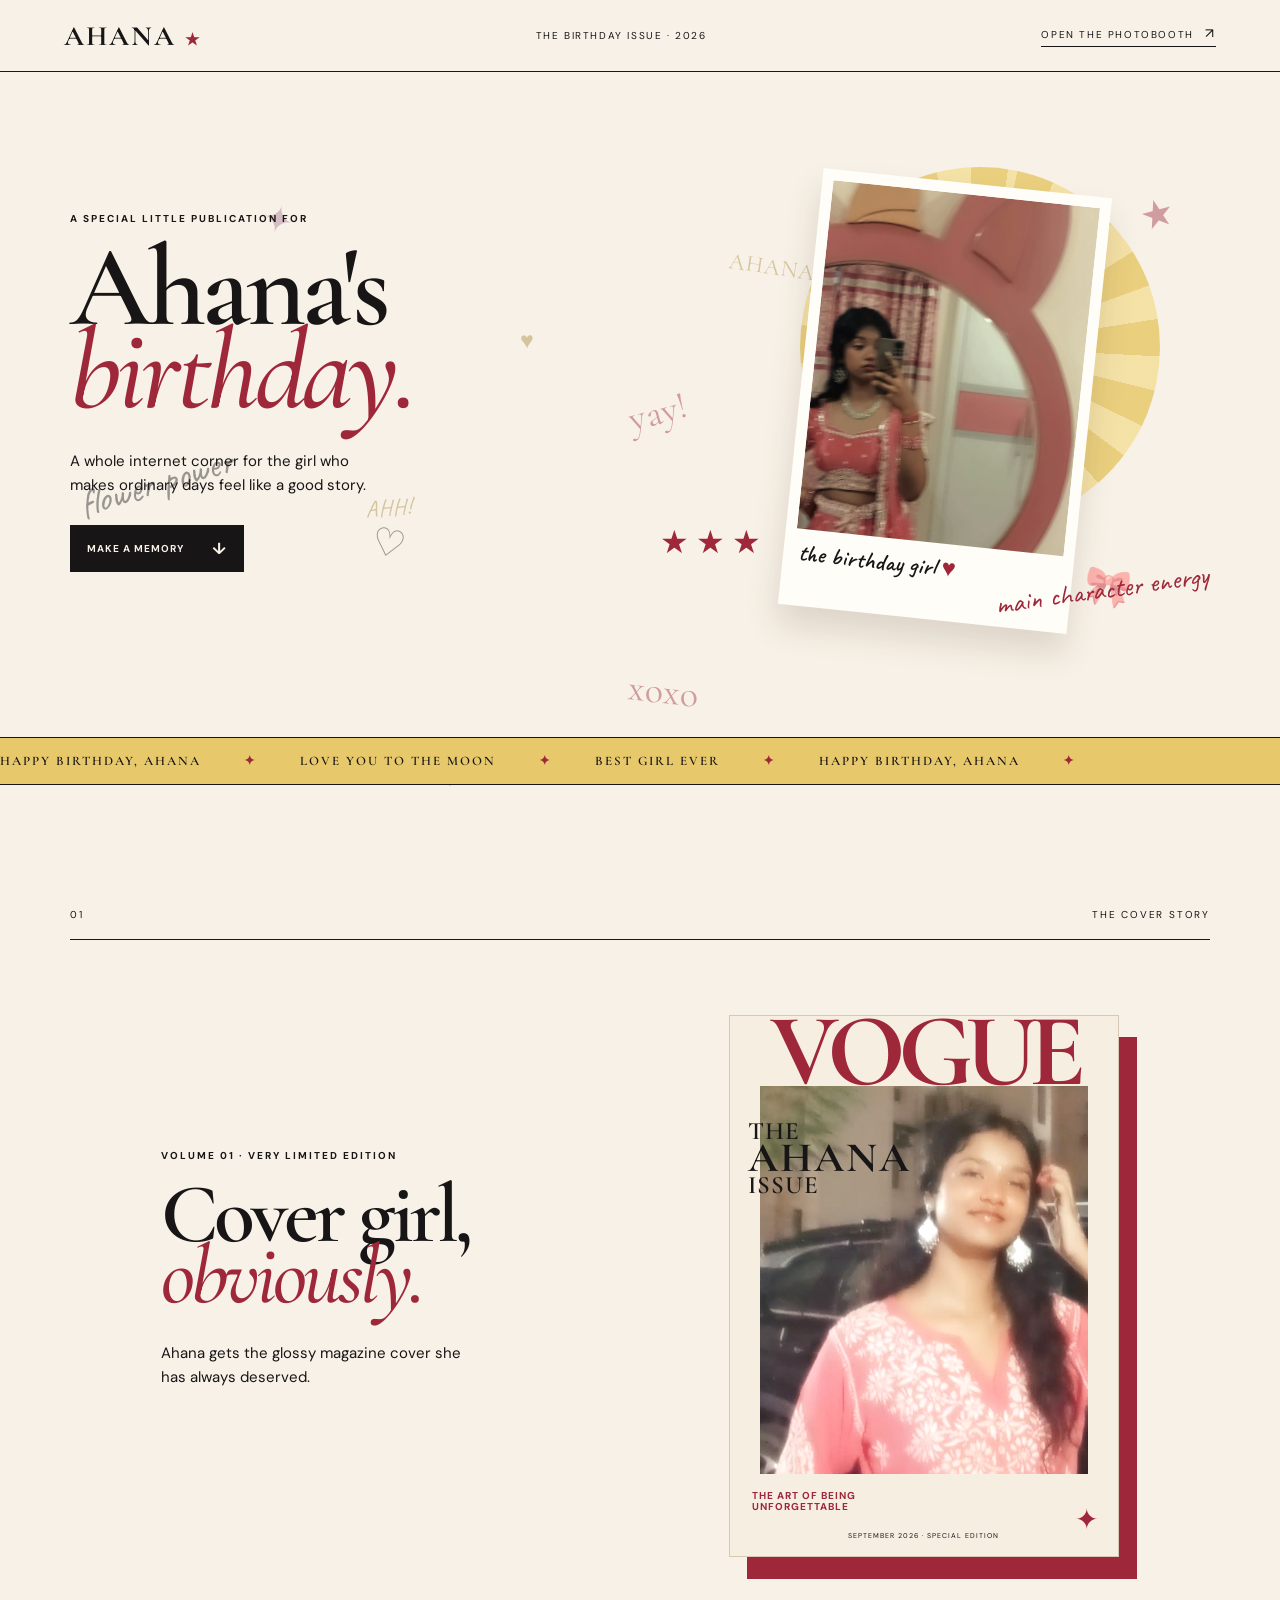
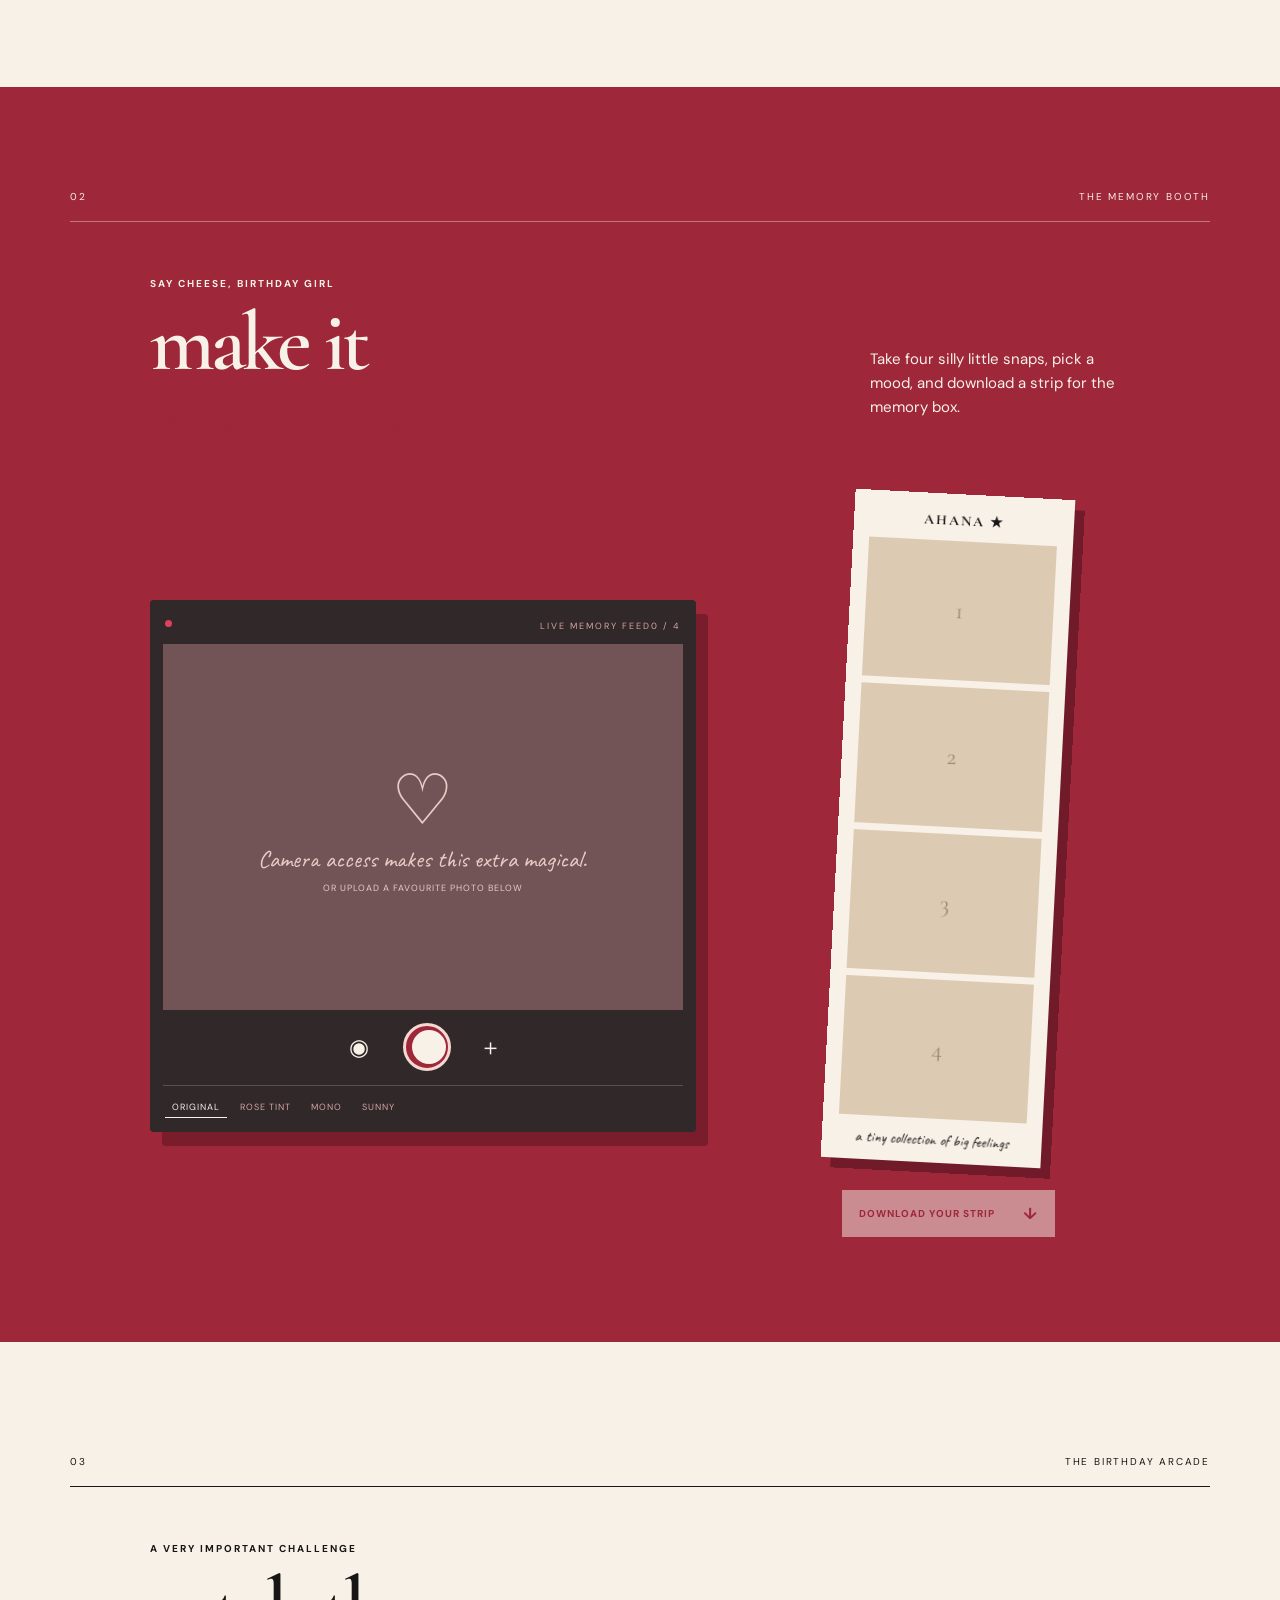
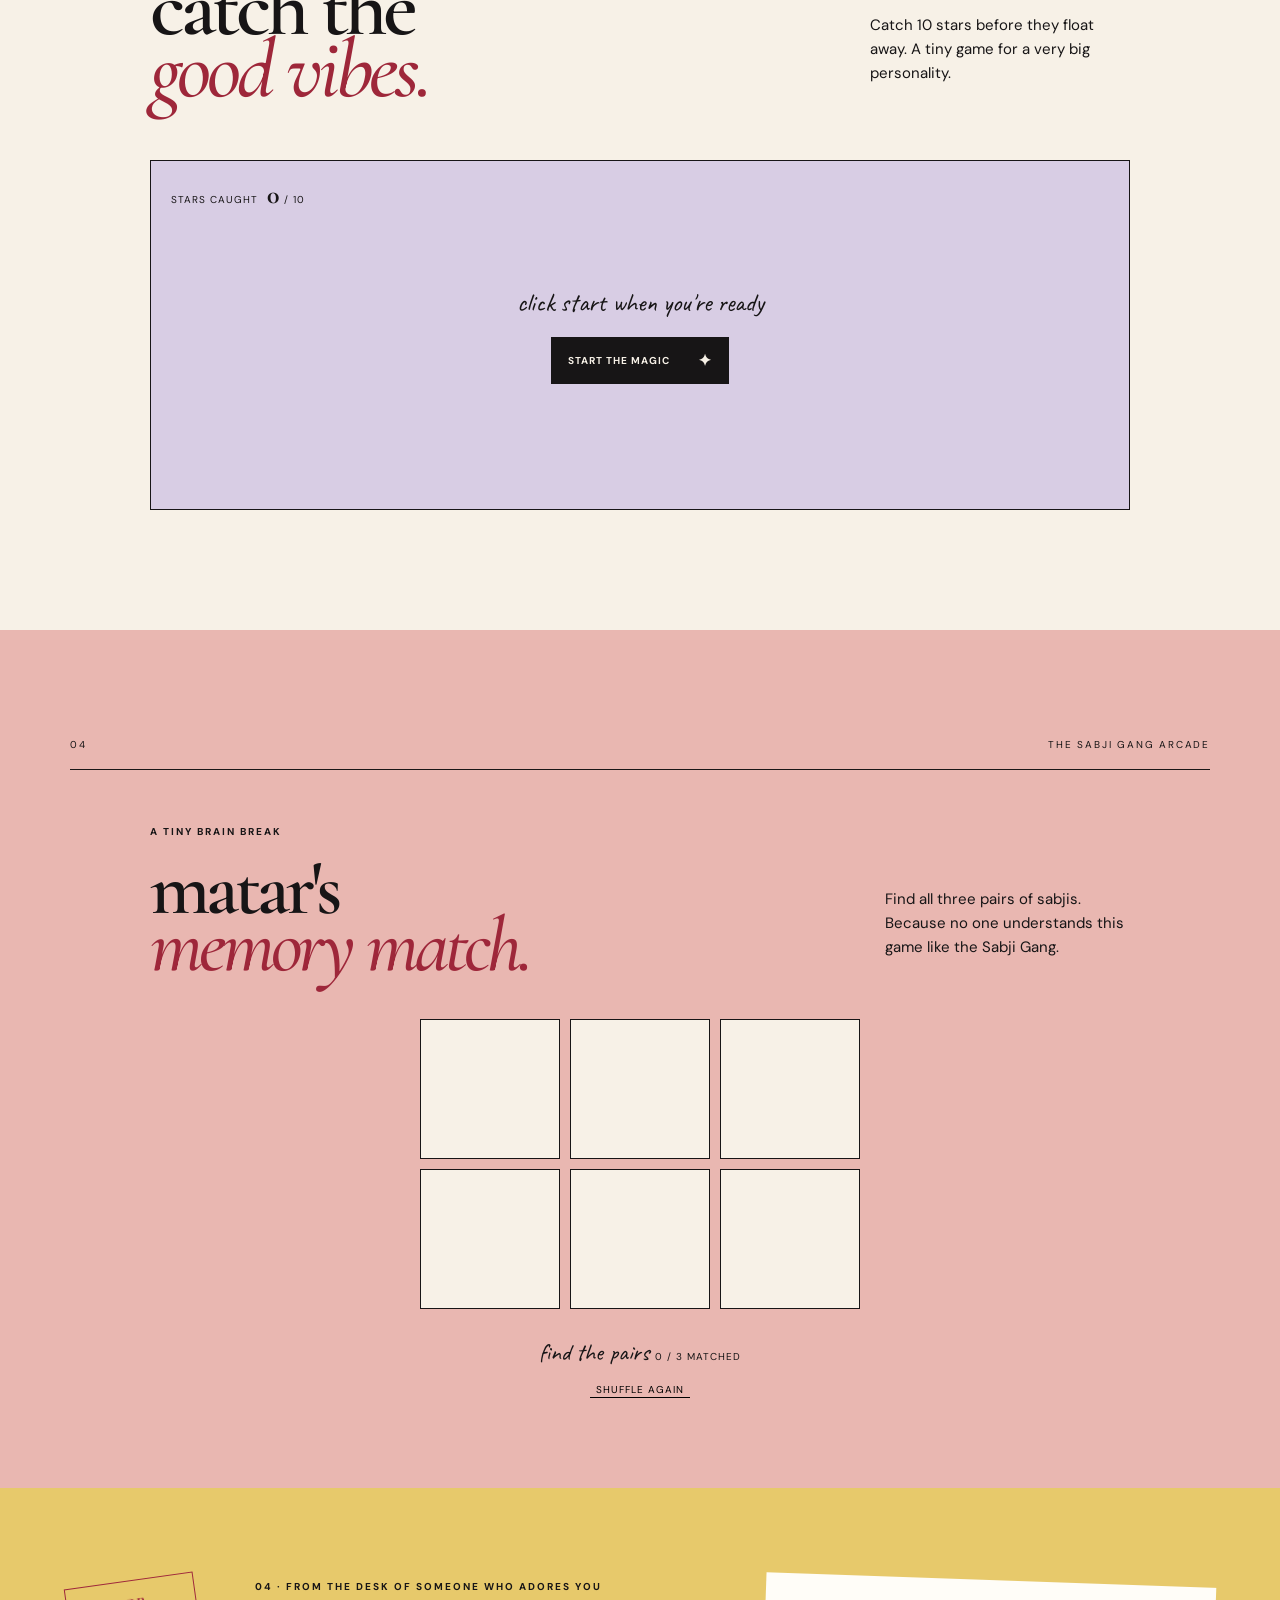
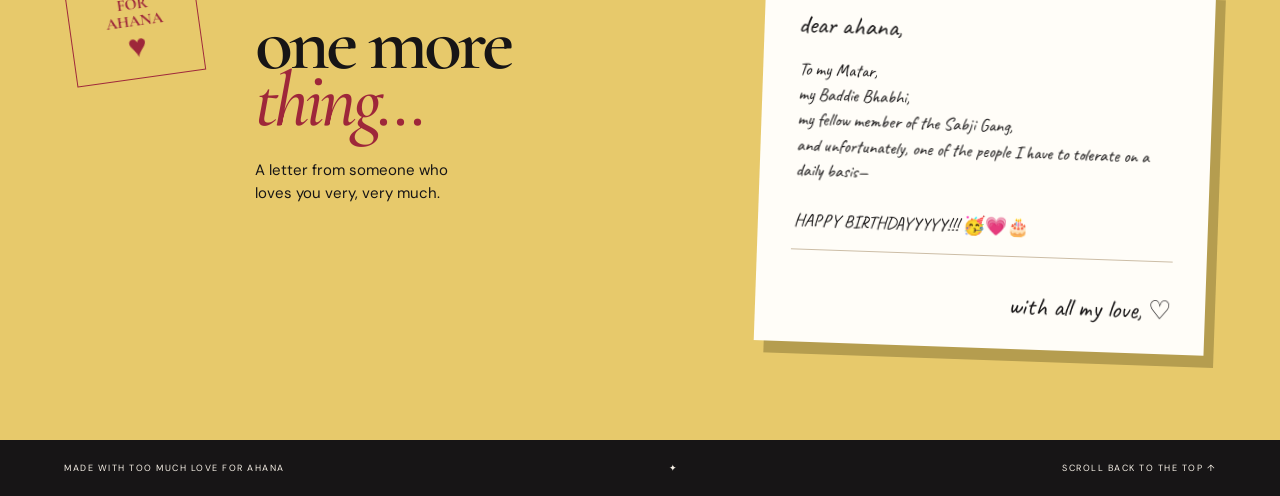
==== index.html @ 9a513c58 "Add files via upload" ====
<!doctype html>
<html lang="en">
  <head>
    <meta charset="UTF-8" />
    <meta name="viewport" content="width=device-width, initial-scale=1.0" />
    <title>Ahana's Birthday Issue</title>
    <meta name="description" content="A tiny birthday magazine made especially for Ahana." />
    <link rel="preconnect" href="https://fonts.googleapis.com" />
    <link rel="preconnect" href="https://fonts.gstatic.com" crossorigin />
    <link href="https://fonts.googleapis.com/css2?family=Caveat:wght@500;600;700&family=Cormorant+Garamond:wght@500;600;700&family=DM+Sans:wght@400;500;700&display=swap" rel="stylesheet" />
    <link rel="stylesheet" href="style.css" />
    <link rel="icon" type="image/svg+xml" href="favicon.svg" />
    <style>.memory-card{font:700 clamp(13px,2vw,20px) var(--sans);letter-spacing:1px}</style>
    <style>.memory-card.flipped span,.memory-card.matched span{display:block;transform:rotateY(180deg)}</style>
    <style>.memory-card span img{width:100%;height:100%;display:block;object-fit:cover}.memory-card.palak span{overflow:hidden}.memory-card.palak span img{transform:rotate(-90deg) scale(1.35);width:100%;height:100%}</style>
    <style>.memory-card.patagobhi span{overflow:hidden}.memory-card.patagobhi span img{transform:scale(1.08)}</style>
    <style>.memory-card.matar span{overflow:hidden}.memory-card.matar span img{transform:scale(1.08)}</style>
    <style>.mag-image img{object-position:50% 35%!important;transform:scale(1.25)!important;transform-origin:50% 35%!important;filter:saturate(1.08) contrast(1.04)}</style>
    <style>.memory-card{position:relative;display:grid;place-items:center;width:100%;min-width:0;min-height:0;height:auto;aspect-ratio:1/1;overflow:hidden;padding:0}.memory-card span{position:absolute;inset:0;width:100%;height:100%;display:block}.memory-card span img{position:absolute;inset:0;width:100%;height:100%;object-fit:cover}.memory-card span b{position:absolute;left:8px;right:8px;bottom:8px;padding:5px 4px;background:#9e273acc;color:#fffdf8;font:700 11px var(--sans);letter-spacing:1px;text-align:center;text-shadow:0 1px 2px #171516;transform:none}.memory-card.flipped span,.memory-card.matched span{transform:rotateY(180deg)}.memory-card.flipped span b,.memory-card.matched span b{transform:none}.memory-card.palak span img{transform:rotate(-90deg) scale(1.35)}.memory-card.patagobhi span img,.memory-card.matar span img{transform:scale(1.08)}</style>
    <style>.upload-label{display:none!important}.mag-masthead{color:var(--red)!important;top:-10px!important}.mag-headline{color:var(--ink)!important;top:105px!important}.mag-headline strong{font-size:42px!important}.game-star,.game-hazard{position:absolute;font-size:29px;line-height:1;background:transparent;border:0;padding:4px;cursor:pointer;animation:hazard-drift 1.1s ease-in-out infinite alternate;filter:saturate(.9)}.game-star{color:#9e273a}.game-star:hover,.game-hazard:hover{transform:scale(1.3) rotate(-12deg)}@keyframes hazard-drift{to{translate:8px 10px;rotate:8deg}}</style>
    <style>
      .sticker-layer{position:fixed;inset:0;overflow:hidden;pointer-events:none;z-index:0}.sticker{position:absolute;font-family:var(--script);font-size:clamp(20px,3vw,38px);opacity:.42;animation:sticker-drift 5s ease-in-out infinite alternate}.sticker:nth-child(3n){color:var(--red);font-family:var(--serif)}.sticker:nth-child(3n+1){color:#a57591}.sticker:nth-child(4n){font-size:clamp(13px,1.8vw,23px);text-transform:uppercase;letter-spacing:1px;color:#a88935}.topbar,main,footer{position:relative;z-index:1}@keyframes sticker-drift{to{transform:translateY(-8px) rotate(5deg)}}
      .memory-section{background:var(--pink);padding:90px 0}.memory-intro{display:flex;justify-content:space-between;align-items:end;padding:55px 7% 45px}.memory-intro h2{font-size:78px;line-height:.73}.memory-intro>p{max-width:245px;line-height:1.6}.memory-board{width:min(440px,calc(100% - 48px));margin:auto;display:grid;grid-template-columns:repeat(3,1fr);gap:10px}.memory-card{aspect-ratio:1;border:1px solid var(--ink);background:var(--cream);color:var(--red);font:38px var(--serif);transition:transform .2s,background .2s;transform-style:preserve-3d}.memory-card span{visibility:hidden}.memory-card.flipped,.memory-card.matched{background:var(--yellow);transform:rotateY(180deg)}.memory-card.flipped span,.memory-card.matched span{visibility:visible}.memory-card.matched{background:#c9d8b1;cursor:default}.memory-status{text-align:center;font:24px var(--script);margin:28px 0 0}.memory-status small{font:10px var(--sans);text-transform:uppercase;letter-spacing:1px}.memory-reset{display:block;margin:15px auto 0;background:transparent;border:0;border-bottom:1px solid;font-size:10px;text-transform:uppercase;letter-spacing:1px}@media(max-width:760px){.memory-intro{display:block;padding:45px 0 35px}.memory-intro h2{font-size:68px}.memory-intro>p{margin-top:28px}}
    </style>
  </head>
  <body>
    <div class="sticker-layer" id="sticker-layer" aria-hidden="true"></div>
    <header class="topbar">
      <a class="wordmark" href="#top">AHANA <span>★</span></a>
      <p class="issue">THE BIRTHDAY ISSUE · 2026</p>
      <a class="nav-link" href="#photobooth">open the photobooth <span>↗</span></a>
    </header>
    <main id="top">
      <section class="hero section-wrap">
        <div class="hero-copy reveal"><p class="eyebrow">a special little publication for</p><h1>Ahana's<br /><em>birthday.</em></h1><p class="intro">A whole internet corner for the girl who makes ordinary days feel like a good story.</p><a class="button dark-button" href="#photobooth">make a memory <span>↓</span></a></div>
        <div class="hero-art reveal"><div class="sunburst"></div><div class="hero-polaroid photo-card"><div class="photo-placeholder large" data-photo-target="hero"><span>your favourite<br />Ahana photo</span></div><p>the birthday girl <span>♥</span></p></div><span class="scribble scribble-one">main character energy</span><span class="scribble scribble-two">★ ★ ★</span></div>
      </section>
      <section class="ticker" aria-label="birthday notes"><div>HAPPY BIRTHDAY, AHANA <span>✦</span> LOVE YOU TO THE MOON <span>✦</span> BEST GIRL EVER <span>✦</span> HAPPY BIRTHDAY, AHANA <span>✦</span></div></section>
      <section class="cover-section section-wrap" id="cover"><div class="section-label"><span>01</span><span>the cover story</span></div><div class="cover-layout"><div class="cover-intro"><p class="eyebrow">volume 01 · very limited edition</p><h2>Cover girl,<br /><em>obviously.</em></h2><p>Upload a photo and give Ahana the glossy magazine cover she has always deserved.</p><label class="button outline-button upload-label" for="cover-upload">add her photo <span>＋</span></label><input id="cover-upload" type="file" accept="image/*" hidden /></div><div class="magazine" id="magazine"><div class="mag-masthead">VOGUE</div><div class="mag-image" data-photo-target="cover"><span>add photo<br />to reveal<br />the cover girl</span></div><div class="mag-headline">THE<br /><strong>AHANA</strong><br />ISSUE</div><div class="mag-sub">THE ART OF BEING<br />UNFORGETTABLE</div><div class="mag-date">SEPTEMBER 2026 · SPECIAL EDITION</div><span class="mag-star">✦</span></div></div></section>
      <section class="photobooth-section" id="photobooth"><div class="section-wrap"><div class="section-label light"><span>02</span><span>the memory booth</span></div><div class="booth-heading"><div><p class="eyebrow">say cheese, birthday girl</p><h2>make it<br /><em>a keepsake.</em></h2></div><p class="booth-note">Take four silly little snaps, pick a mood, and download a strip for the memory box.</p></div><div class="booth-grid"><div class="camera-shell"><div class="camera-top"><span class="record-dot"></span> LIVE MEMORY FEED <span id="shot-count">0 / 4</span></div><div class="camera-view" id="camera-view"><video id="camera" autoplay playsinline muted></video><div class="camera-fallback" id="camera-fallback"><span>♡</span><p>Camera access makes this extra magical.</p><small>or upload a favourite photo below</small></div><canvas id="snapshot-canvas" hidden></canvas></div><div class="camera-controls"><button class="icon-button" id="start-camera" title="Start camera">◉</button><button class="shutter" id="take-photo" title="Take a photo"><span></span></button><label class="icon-button upload-mini" for="booth-upload" title="Upload a photo">＋</label><input id="booth-upload" type="file" accept="image/*" hidden /></div><div class="filter-row" aria-label="photo filters"><button class="filter active" data-filter="normal">original</button><button class="filter" data-filter="rose">rose tint</button><button class="filter" data-filter="mono">mono</button><button class="filter" data-filter="warm">sunny</button></div></div><div class="strip-wrap"><div class="photo-strip" id="photo-strip"><div class="strip-brand">AHANA ★</div><div class="strip-slots"><div class="strip-slot empty">1</div><div class="strip-slot empty">2</div><div class="strip-slot empty">3</div><div class="strip-slot empty">4</div></div><p class="strip-footer">a tiny collection of big feelings</p></div><button class="button light-button" id="download-strip" disabled>download your strip <span>↓</span></button></div></div></div></section>
      <section class="game-section section-wrap" id="game"><div class="section-label"><span>03</span><span>the birthday arcade</span></div><div class="game-intro"><div><p class="eyebrow">a very important challenge</p><h2>catch the<br /><em>good vibes.</em></h2></div><p>Catch 10 stars before they float away. A tiny game for a very big personality.</p></div><div class="game-board" id="game-board"><div class="game-score">stars caught <strong id="score">0</strong> / 10</div><div class="game-message" id="game-message">click start when you're ready<br /><button class="button dark-button" id="start-game">start the magic <span>✦</span></button></div></div></section>
      <section class="letter-section"><div class="section-wrap letter-layout"><div class="letter-stamp">FOR<br />AHANA<br /><span>♥</span></div><div class="letter-copy"><p class="eyebrow">04 · from the desk of someone who adores you</p><h2>one more<br /><em>thing...</em></h2><p class="letter-hint">This part is yours. Write the letter, paste it in, and make this page completely hers.</p></div><div class="letter-paper"><p class="paper-to">dear ahana,</p><textarea aria-label="Your birthday letter" placeholder="Write your birthday letter here...&#10;&#10;Tell her everything. The funny things, the soft things, the things you never say out loud.&#10;&#10;love,&#10;your name ♡"></textarea><p class="paper-from">with all my love, <span>♡</span></p></div></div></section>
    </main>
    <footer><span>made with too much love for ahana</span><span>✦</span><span>scroll back to the top ↑</span></footer>
    <script src="script.js"></script>
  </body>
</html>
---- style.css ----
:root{--ink:#171516;--cream:#f7f1e7;--paper:#fffdf8;--red:#9e273a;--pink:#e9b7b1;--yellow:#e7c96b;--lav:#d8cde4;--sans:'DM Sans',sans-serif;--serif:'Cormorant Garamond',serif;--script:'Caveat',cursive}*{box-sizing:border-box}html{scroll-behavior:smooth}body{margin:0;background:var(--cream);color:var(--ink);font-family:var(--sans);font-size:15px}a{color:inherit;text-decoration:none}button,.button{font:inherit;cursor:pointer}.topbar{height:72px;border-bottom:1px solid #1a1717;display:flex;align-items:center;justify-content:space-between;padding:0 clamp(22px,5vw,72px);background:var(--cream);position:relative;z-index:2}.wordmark{font:700 28px var(--serif);letter-spacing:2px}.wordmark span{font-size:16px;color:var(--red)}.issue,.nav-link{font-size:10px;letter-spacing:1.6px;text-transform:uppercase}.nav-link{border-bottom:1px solid;padding-bottom:4px}.nav-link span{font-size:14px;margin-left:7px}.section-wrap{width:min(1140px,calc(100% - 48px));margin:auto}.hero{min-height:630px;display:grid;grid-template-columns:1fr 1fr;align-items:center;padding:70px 0 95px}.eyebrow{font-size:10px;text-transform:uppercase;letter-spacing:2px;font-weight:700;margin:0 0 22px}.hero h1,h2{font:600 clamp(66px,9vw,128px)/.72 var(--serif);letter-spacing:-4px;margin:0}.hero h1 em,h2 em{color:var(--red);font-weight:500}.intro{max-width:300px;line-height:1.6;margin:36px 0 28px}.button{border:0;display:inline-flex;align-items:center;justify-content:space-between;gap:28px;padding:13px 17px;text-transform:uppercase;letter-spacing:1px;font-size:10px;font-weight:700}.dark-button{background:var(--ink);color:var(--cream)}.dark-button span,.light-button span{font-size:16px}.outline-button{border:1px solid var(--ink);background:transparent}.hero-art{height:500px;position:relative}.sunburst{width:360px;height:360px;border-radius:50%;background:repeating-conic-gradient(from 12deg,#e7c96b 0 12deg,#f4df9b 12deg 23deg);position:absolute;right:50px;top:25px;opacity:.85}.photo-card{background:var(--paper);padding:11px 11px 38px;box-shadow:0 20px 32px #4b301c25;position:absolute}.hero-polaroid{width:290px;transform:rotate(6deg);right:120px;top:40px}.photo-placeholder{background:#d7c7ac;display:grid;place-items:center;color:#75634e;text-align:center;text-transform:uppercase;font-size:10px;letter-spacing:1px;overflow:hidden}.photo-placeholder.large{height:350px}.photo-placeholder img,.mag-image img{width:100%;height:100%;object-fit:cover}.photo-card p{font:600 24px var(--script);margin:9px 4px 0}.photo-card p span{color:var(--red)}.scribble{position:absolute;font:28px var(--script);color:var(--red)}.scribble-one{right:0;bottom:35px;transform:rotate(-8deg)}.scribble-two{left:20px;bottom:80px;font-family:var(--serif);font-size:32px}.ticker{overflow:hidden;white-space:nowrap;border-block:1px solid var(--ink);padding:15px 0;background:var(--yellow);font:600 13px var(--serif);letter-spacing:2px}.ticker div{animation:marquee 22s linear infinite}.ticker span{margin:0 38px;color:var(--red)}@keyframes marquee{to{transform:translateX(-30%)}}.section-label{display:flex;justify-content:space-between;border-bottom:1px solid #1a1717;padding:18px 0;text-transform:uppercase;font-size:10px;letter-spacing:1.8px}.cover-section{padding:105px 0 130px}.cover-layout{display:grid;grid-template-columns:1fr 390px;gap:100px;align-items:center;padding:75px 8% 0}.cover-intro h2,.booth-heading h2,.game-intro h2,.letter-copy h2{font-size:84px;line-height:.73}.cover-intro>p:not(.eyebrow){max-width:310px;line-height:1.6;margin:34px 0}.magazine{background:#f5eee1;aspect-ratio:.72;position:relative;overflow:hidden;box-shadow:18px 22px 0 var(--red);border:1px solid #d6c8b4}.mag-masthead{position:absolute;z-index:1;top:-22px;width:100%;text-align:center;color:#f8f4ec;font:700 103px/.9 var(--serif);letter-spacing:-8px}.mag-image{position:absolute;inset:70px 30px 82px;background:#cab99f;display:grid;place-items:center;text-align:center;color:#685c4c;text-transform:uppercase;font-size:11px;letter-spacing:1px;overflow:hidden}.mag-headline{position:absolute;left:18px;top:92px;color:#f7efe3;font:600 25px/.8 var(--serif);letter-spacing:1px}.mag-headline strong{font-size:37px;letter-spacing:2px}.mag-sub{position:absolute;bottom:43px;left:22px;color:var(--red);font:700 10px/1.15 var(--sans);letter-spacing:1px}.mag-date{position:absolute;bottom:16px;width:100%;text-align:center;font-size:7px;letter-spacing:1px}.mag-star{position:absolute;right:20px;bottom:18px;color:var(--red);font-size:28px}.photobooth-section{background:var(--red);color:var(--cream);padding:85px 0 105px}.light{border-color:#f7f1e766}.booth-heading,.game-intro{display:flex;justify-content:space-between;align-items:end;padding:55px 7% 60px}.booth-note,.game-intro>p{max-width:260px;line-height:1.6}.booth-grid{display:grid;grid-template-columns:1.2fr .8fr;gap:70px;align-items:center;padding:0 7%}.camera-shell{background:#302829;padding:13px;border-radius:4px;box-shadow:12px 14px 0 #791d2c}.camera-top{font-size:9px;letter-spacing:2px;display:flex;justify-content:space-between;padding:7px 2px 12px;color:#d3a6a2}.record-dot{width:7px;height:7px;background:#dd425c;border-radius:50%;display:inline-block;margin-right:auto}.camera-view{aspect-ratio:1.42;background:#725456;position:relative;overflow:hidden}.camera-view video{width:100%;height:100%;object-fit:cover;transform:scaleX(-1);display:none}.camera-view video.active{display:block}.camera-fallback{height:100%;display:grid;place-items:center;align-content:center;text-align:center;color:#e9cac6}.camera-fallback span{font:70px var(--serif)}.camera-fallback p{margin:0;font:24px var(--script)}.camera-fallback small{font-size:9px;letter-spacing:1px;text-transform:uppercase;margin-top:8px}.camera-controls{height:75px;display:flex;align-items:center;justify-content:center;gap:28px}.icon-button{background:none;border:0;color:var(--cream);font-size:23px}.shutter{width:48px;height:48px;border-radius:50%;border:3px solid #f4d8d1;background:var(--red);display:grid;place-items:center}.shutter span{width:34px;height:34px;border-radius:50%;background:var(--cream)}.filter-row{display:flex;gap:6px;border-top:1px solid #ffffff2e;padding:11px 2px 1px;flex-wrap:wrap}.filter{border:0;background:transparent;color:#d3a6a2;font-size:9px;text-transform:uppercase;letter-spacing:1px;padding:4px 7px}.filter.active{color:var(--cream);border-bottom:1px solid}.strip-wrap{text-align:center}.photo-strip{background:#f7f1e7;color:var(--ink);padding:18px 16px 13px;width:min(220px,100%);margin:0 auto 27px;transform:rotate(3deg);box-shadow:10px 10px 0 #711b2a}.strip-brand{font:700 14px var(--serif);letter-spacing:2px;text-align:center;margin-bottom:12px}.strip-slots{display:grid;gap:7px}.strip-slot{aspect-ratio:1.35;background:#dccbb2;color:#9d8970;display:grid;place-items:center;font:24px var(--serif);overflow:hidden}.strip-slot img{width:100%;height:100%;object-fit:cover}.strip-footer{text-align:center;font:15px var(--script);margin:12px 0 0}.light-button{background:var(--cream);color:var(--red)}.light-button:disabled{opacity:.5;cursor:not-allowed}.game-section{padding:95px 0 120px}.game-board{margin:0 7%;min-height:350px;background:var(--lav);position:relative;overflow:hidden;border:1px solid var(--ink);cursor:crosshair}.game-score{position:absolute;top:18px;left:20px;font-size:10px;letter-spacing:1px;text-transform:uppercase}.game-score strong{font:700 26px var(--serif);margin-left:5px}.game-message{position:absolute;inset:0;display:grid;place-items:center;align-content:center;text-align:center;font:26px var(--script);gap:18px}.game-message .button{font-family:var(--sans);color:var(--cream);font-size:10px}.game-star{position:absolute;color:var(--red);font-size:30px;animation:float 1.2s ease-in-out infinite alternate;cursor:pointer}.game-star:hover{transform:scale(1.5)}@keyframes float{to{translate:0 -12px;rotate:15deg}}.letter-section{background:var(--yellow);padding:92px 0}.letter-layout{display:grid;grid-template-columns:130px 1fr 1fr;gap:55px;align-items:start}.letter-stamp{border:1px solid var(--red);color:var(--red);padding:15px;text-align:center;font:700 16px/1.05 var(--serif);transform:rotate(-8deg)}.letter-stamp span{font-size:32px}.letter-copy h2{font-size:78px}.letter-hint{max-width:230px;line-height:1.55;margin-top:30px}.letter-paper{background:var(--paper);padding:34px 34px 27px;min-height:330px;box-shadow:10px 12px 0 #b59d4f;transform:rotate(2deg)}.paper-to,.paper-from{font:26px var(--script);margin:0}.paper-from{text-align:right;margin-top:13px}.letter-paper textarea{width:100%;height:195px;resize:none;border:0;border-bottom:1px solid #ccbda6;background:transparent;font:18px/1.4 var(--script);color:var(--ink);outline:none;margin:14px 0}.letter-paper textarea::placeholder{color:#a99d8a}footer{background:var(--ink);color:var(--cream);padding:22px 5%;display:flex;justify-content:space-between;text-transform:uppercase;font-size:9px;letter-spacing:1.5px}.reveal{animation:rise .8s ease both}@keyframes rise{from{opacity:0;transform:translateY(18px)}to{opacity:1;transform:none}}@media(max-width:760px){.topbar{height:62px}.issue{display:none}.nav-link{font-size:9px}.hero{grid-template-columns:1fr;min-height:auto;padding:60px 0 20px}.hero h1{font-size:92px}.hero-art{height:410px;margin-top:20px}.hero-polaroid{right:calc(50% - 125px);width:250px}.photo-placeholder.large{height:285px}.sunburst{width:300px;height:300px;right:calc(50% - 150px)}.scribble-one{right:8px;bottom:6px}.cover-section,.game-section{padding:70px 0}.cover-layout{grid-template-columns:1fr;gap:55px;padding:55px 8% 0}.cover-intro h2,.booth-heading h2,.game-intro h2,.letter-copy h2{font-size:68px}.magazine{width:min(300px,85%);margin:auto}.booth-heading,.game-intro{display:block;padding:45px 0}.booth-note,.game-intro>p{margin-top:30px}.booth-grid{grid-template-columns:1fr;padding:0;gap:60px}.camera-shell{width:100%}.strip-wrap{padding-bottom:15px}.game-board{margin:0;min-height:300px}.letter-layout{grid-template-columns:1fr;gap:32px}.letter-stamp{width:92px}.letter-paper{transform:rotate(1deg)}footer{font-size:8px;gap:15px}footer span:nth-child(2){display:none}}
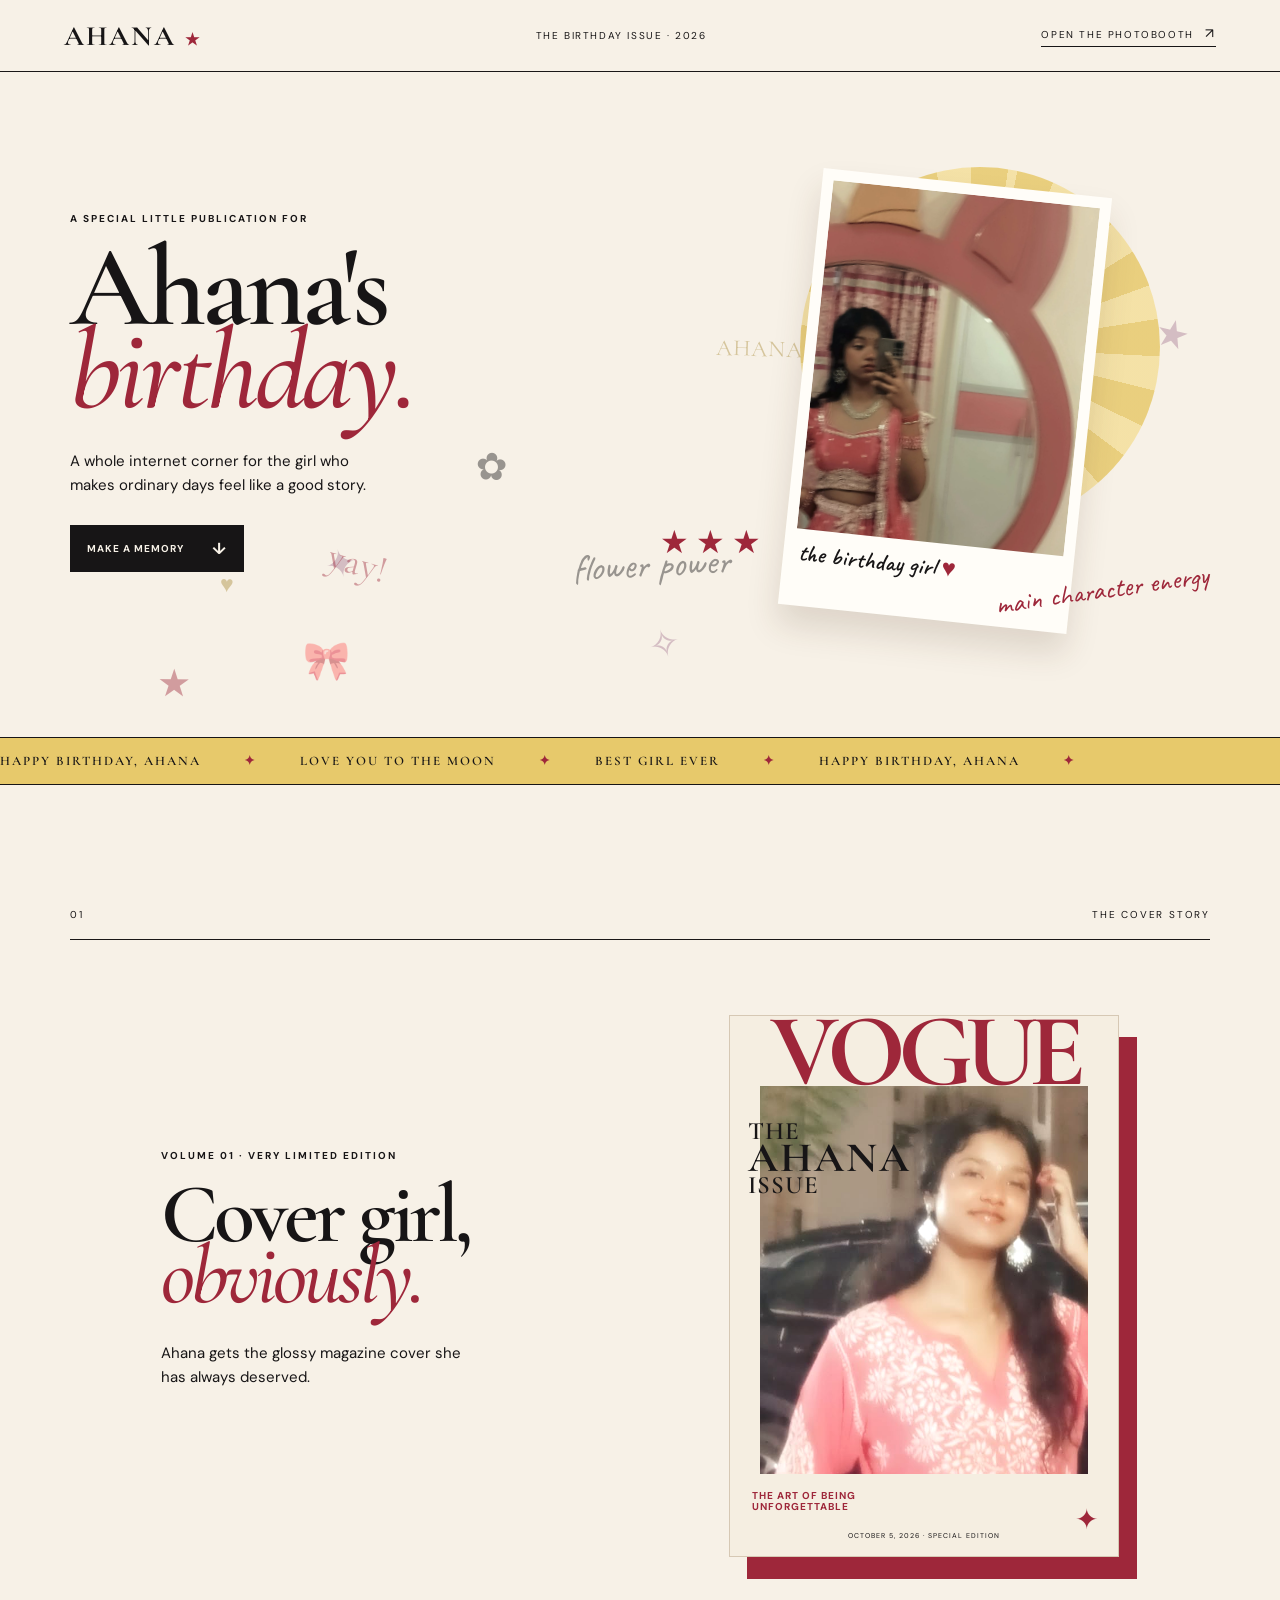
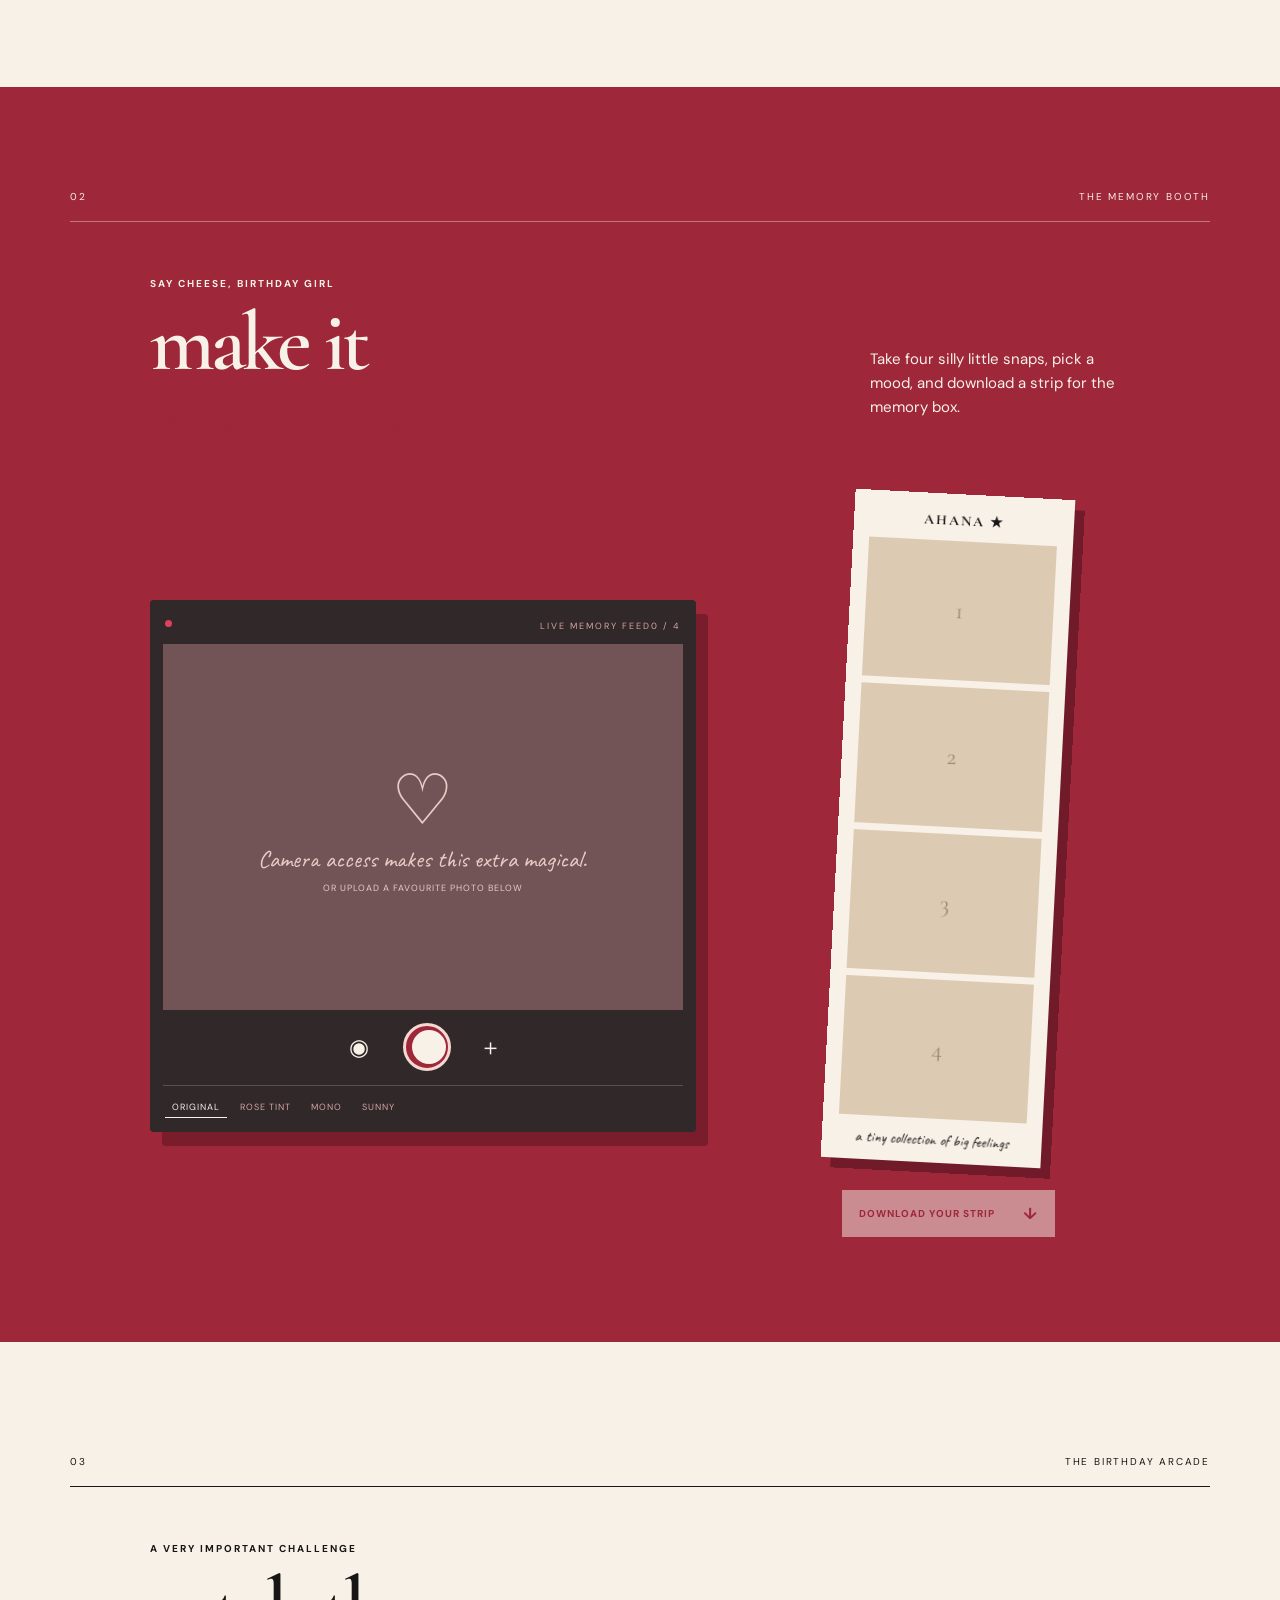
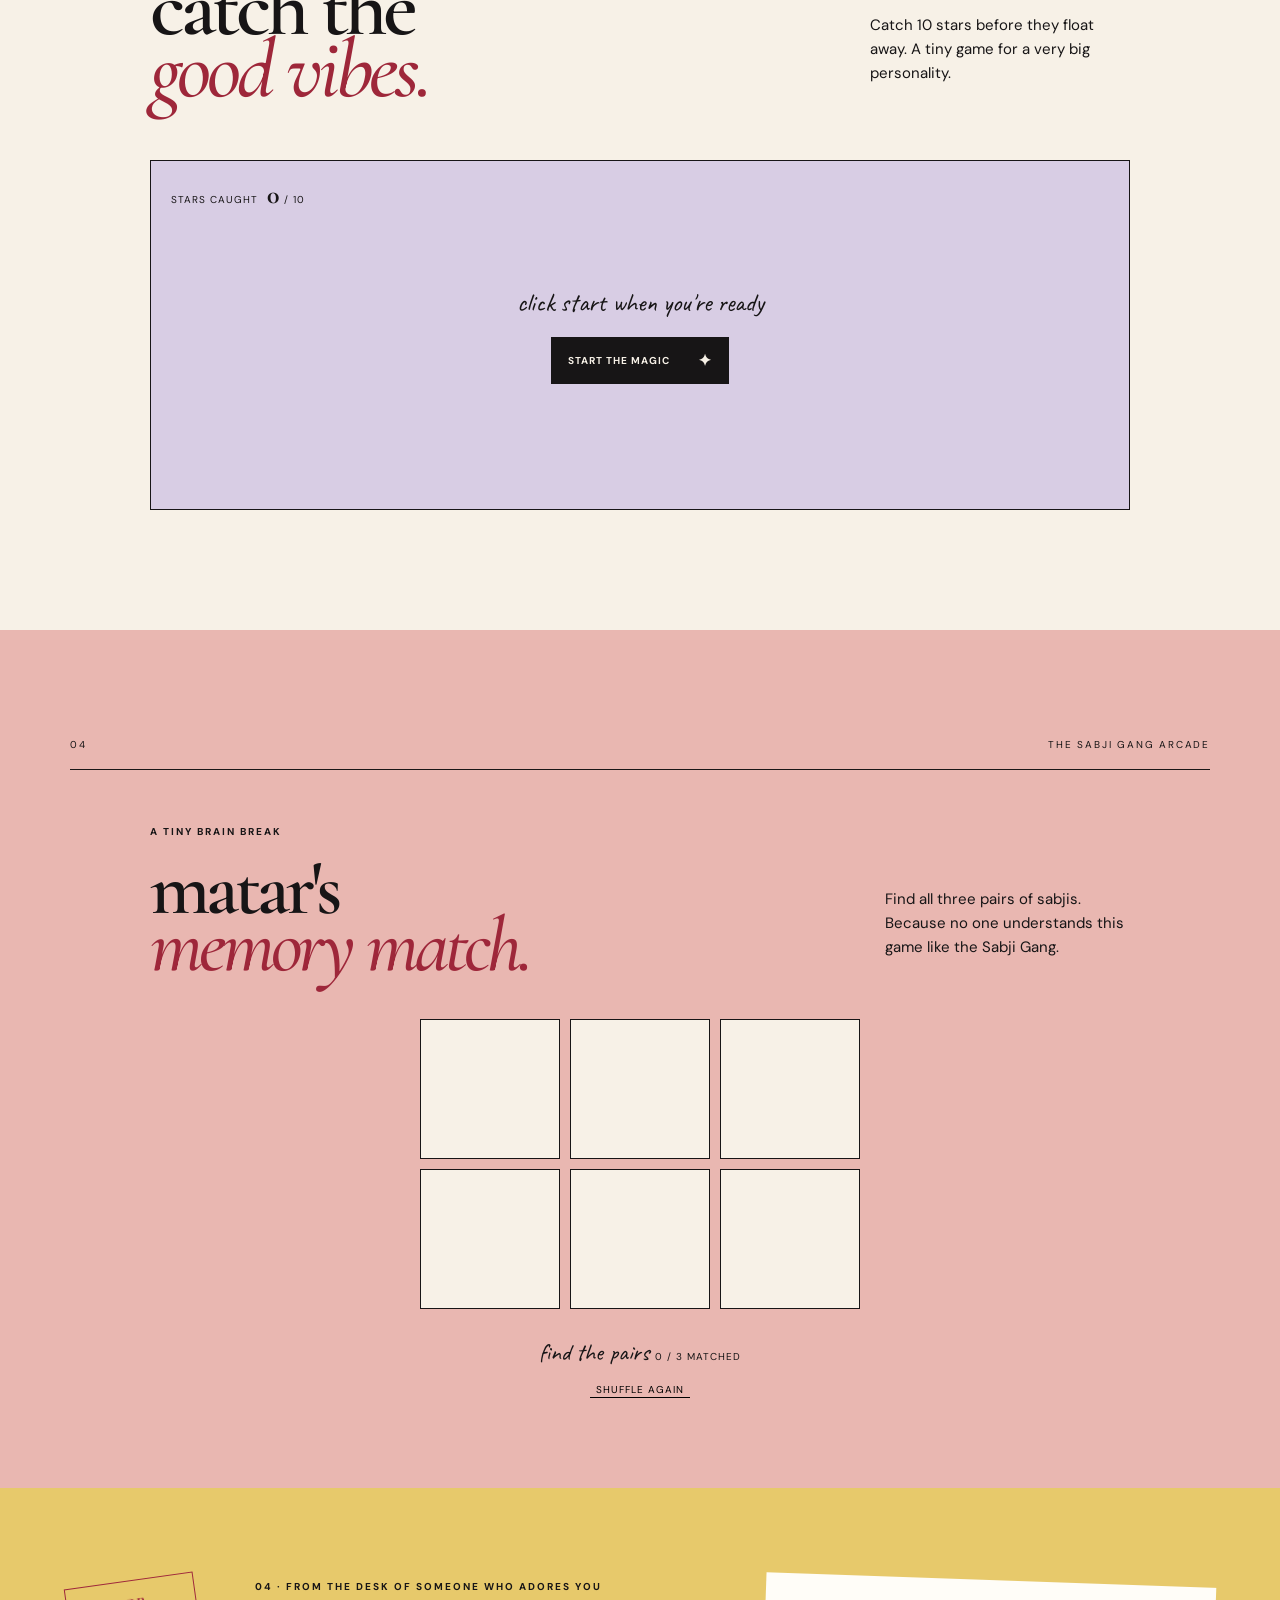
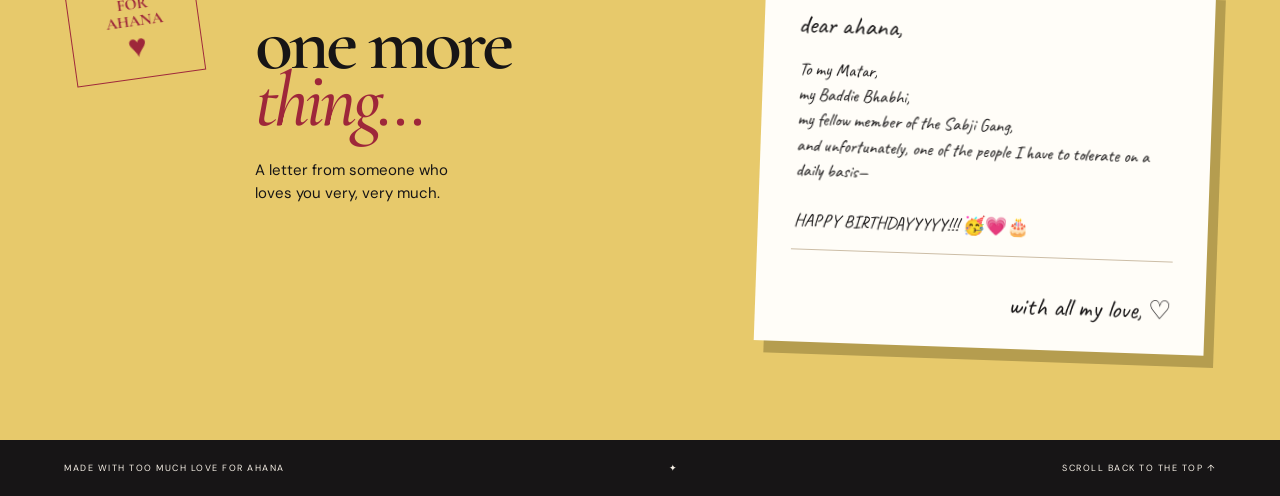
==== commit 6d843aa0: "Add files via upload" ====
--- a/index.html
+++ b/index.html
@@ -36,7 +36,7 @@
         <div class="hero-art reveal"><div class="sunburst"></div><div class="hero-polaroid photo-card"><div class="photo-placeholder large" data-photo-target="hero"><span>your favourite<br />Ahana photo</span></div><p>the birthday girl <span>♥</span></p></div><span class="scribble scribble-one">main character energy</span><span class="scribble scribble-two">★ ★ ★</span></div>
       </section>
       <section class="ticker" aria-label="birthday notes"><div>HAPPY BIRTHDAY, AHANA <span>✦</span> LOVE YOU TO THE MOON <span>✦</span> BEST GIRL EVER <span>✦</span> HAPPY BIRTHDAY, AHANA <span>✦</span></div></section>
-      <section class="cover-section section-wrap" id="cover"><div class="section-label"><span>01</span><span>the cover story</span></div><div class="cover-layout"><div class="cover-intro"><p class="eyebrow">volume 01 · very limited edition</p><h2>Cover girl,<br /><em>obviously.</em></h2><p>Upload a photo and give Ahana the glossy magazine cover she has always deserved.</p><label class="button outline-button upload-label" for="cover-upload">add her photo <span>＋</span></label><input id="cover-upload" type="file" accept="image/*" hidden /></div><div class="magazine" id="magazine"><div class="mag-masthead">VOGUE</div><div class="mag-image" data-photo-target="cover"><span>add photo<br />to reveal<br />the cover girl</span></div><div class="mag-headline">THE<br /><strong>AHANA</strong><br />ISSUE</div><div class="mag-sub">THE ART OF BEING<br />UNFORGETTABLE</div><div class="mag-date">SEPTEMBER 2026 · SPECIAL EDITION</div><span class="mag-star">✦</span></div></div></section>
+      <section class="cover-section section-wrap" id="cover"><div class="section-label"><span>01</span><span>the cover story</span></div><div class="cover-layout"><div class="cover-intro"><p class="eyebrow">volume 01 · very limited edition</p><h2>Cover girl,<br /><em>obviously.</em></h2><p>Upload a photo and give Ahana the glossy magazine cover she has always deserved.</p><label class="button outline-button upload-label" for="cover-upload">add her photo <span>＋</span></label><input id="cover-upload" type="file" accept="image/*" hidden /></div><div class="magazine" id="magazine"><div class="mag-masthead">VOGUE</div><div class="mag-image" data-photo-target="cover"><span>add photo<br />to reveal<br />the cover girl</span></div><div class="mag-headline">THE<br /><strong>AHANA</strong><br />ISSUE</div><div class="mag-sub">THE ART OF BEING<br />UNFORGETTABLE</div><div class="mag-date">OCTOBER 5, 2026 · SPECIAL EDITION</div><span class="mag-star">✦</span></div></div></section>
       <section class="photobooth-section" id="photobooth"><div class="section-wrap"><div class="section-label light"><span>02</span><span>the memory booth</span></div><div class="booth-heading"><div><p class="eyebrow">say cheese, birthday girl</p><h2>make it<br /><em>a keepsake.</em></h2></div><p class="booth-note">Take four silly little snaps, pick a mood, and download a strip for the memory box.</p></div><div class="booth-grid"><div class="camera-shell"><div class="camera-top"><span class="record-dot"></span> LIVE MEMORY FEED <span id="shot-count">0 / 4</span></div><div class="camera-view" id="camera-view"><video id="camera" autoplay playsinline muted></video><div class="camera-fallback" id="camera-fallback"><span>♡</span><p>Camera access makes this extra magical.</p><small>or upload a favourite photo below</small></div><canvas id="snapshot-canvas" hidden></canvas></div><div class="camera-controls"><button class="icon-button" id="start-camera" title="Start camera">◉</button><button class="shutter" id="take-photo" title="Take a photo"><span></span></button><label class="icon-button upload-mini" for="booth-upload" title="Upload a photo">＋</label><input id="booth-upload" type="file" accept="image/*" hidden /></div><div class="filter-row" aria-label="photo filters"><button class="filter active" data-filter="normal">original</button><button class="filter" data-filter="rose">rose tint</button><button class="filter" data-filter="mono">mono</button><button class="filter" data-filter="warm">sunny</button></div></div><div class="strip-wrap"><div class="photo-strip" id="photo-strip"><div class="strip-brand">AHANA ★</div><div class="strip-slots"><div class="strip-slot empty">1</div><div class="strip-slot empty">2</div><div class="strip-slot empty">3</div><div class="strip-slot empty">4</div></div><p class="strip-footer">a tiny collection of big feelings</p></div><button class="button light-button" id="download-strip" disabled>download your strip <span>↓</span></button></div></div></div></section>
       <section class="game-section section-wrap" id="game"><div class="section-label"><span>03</span><span>the birthday arcade</span></div><div class="game-intro"><div><p class="eyebrow">a very important challenge</p><h2>catch the<br /><em>good vibes.</em></h2></div><p>Catch 10 stars before they float away. A tiny game for a very big personality.</p></div><div class="game-board" id="game-board"><div class="game-score">stars caught <strong id="score">0</strong> / 10</div><div class="game-message" id="game-message">click start when you're ready<br /><button class="button dark-button" id="start-game">start the magic <span>✦</span></button></div></div></section>
       <section class="letter-section"><div class="section-wrap letter-layout"><div class="letter-stamp">FOR<br />AHANA<br /><span>♥</span></div><div class="letter-copy"><p class="eyebrow">04 · from the desk of someone who adores you</p><h2>one more<br /><em>thing...</em></h2><p class="letter-hint">This part is yours. Write the letter, paste it in, and make this page completely hers.</p></div><div class="letter-paper"><p class="paper-to">dear ahana,</p><textarea aria-label="Your birthday letter" placeholder="Write your birthday letter here...&#10;&#10;Tell her everything. The funny things, the soft things, the things you never say out loud.&#10;&#10;love,&#10;your name ♡"></textarea><p class="paper-from">with all my love, <span>♡</span></p></div></div></section>
